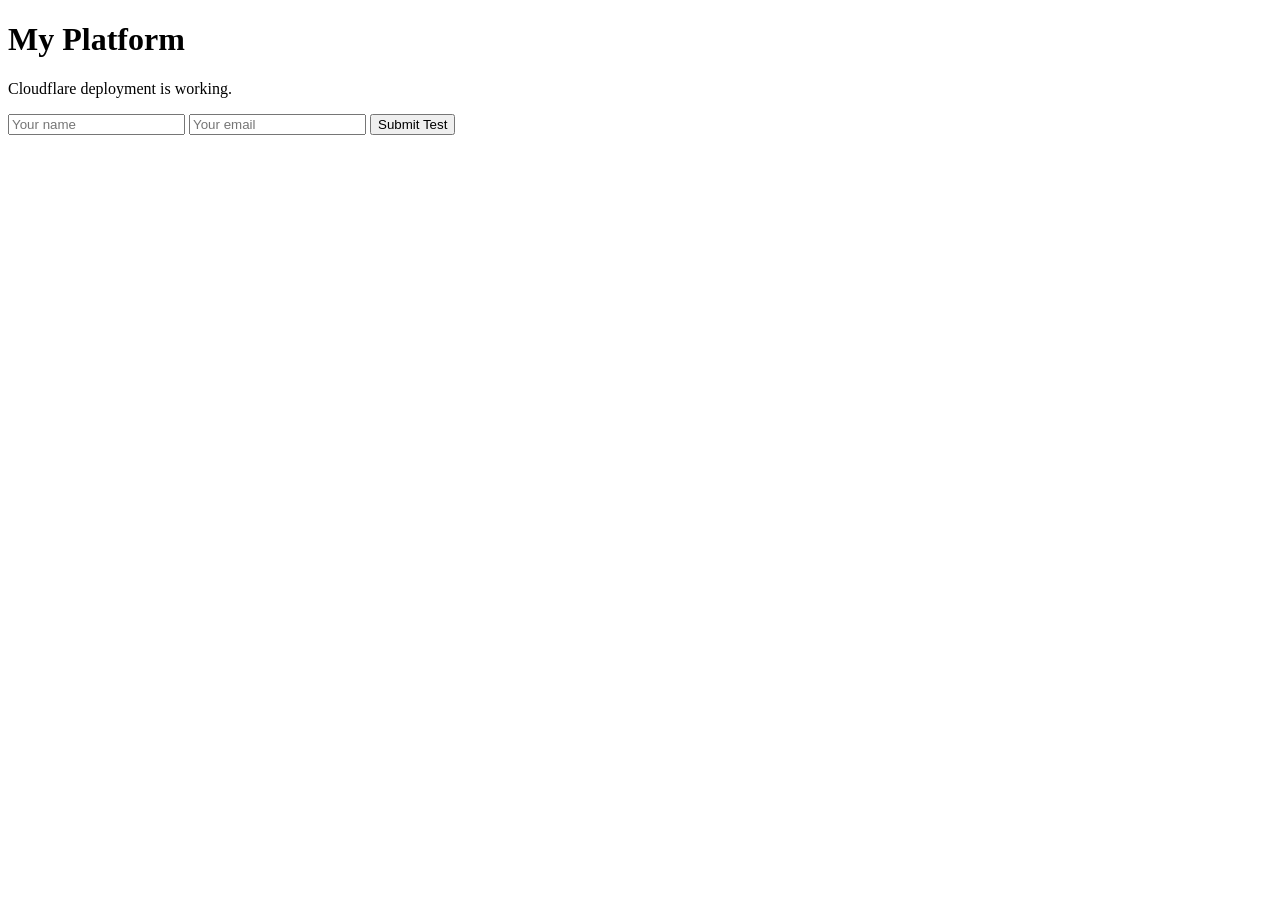
==== index.html @ 4d2866d9 "Add files via upload" ====
<!DOCTYPE html>
<html>
<head>
  <title>Platform Test</title>
  <link rel="stylesheet" href="style.css">
</head>

<body>
  <h1>My Platform</h1>

  <p>Cloudflare deployment is working.</p>

  <form id="testForm">
    <input
      type="text"
      id="name"
      placeholder="Your name"
      required
    >

    <input
      type="email"
      id="email"
      placeholder="Your email"
      required
    >

    <button type="submit">Submit Test</button>
  </form>

  <p id="message"></p>

  <script>
    document.getElementById("testForm").addEventListener("submit", function(e) {
      e.preventDefault();

      const name = document.getElementById("name").value;
      const email = document.getElementById("email").value;

      document.getElementById("message").textContent =
        `Received: ${name} (${email})`;
    });
  </script>
</body>
</html>
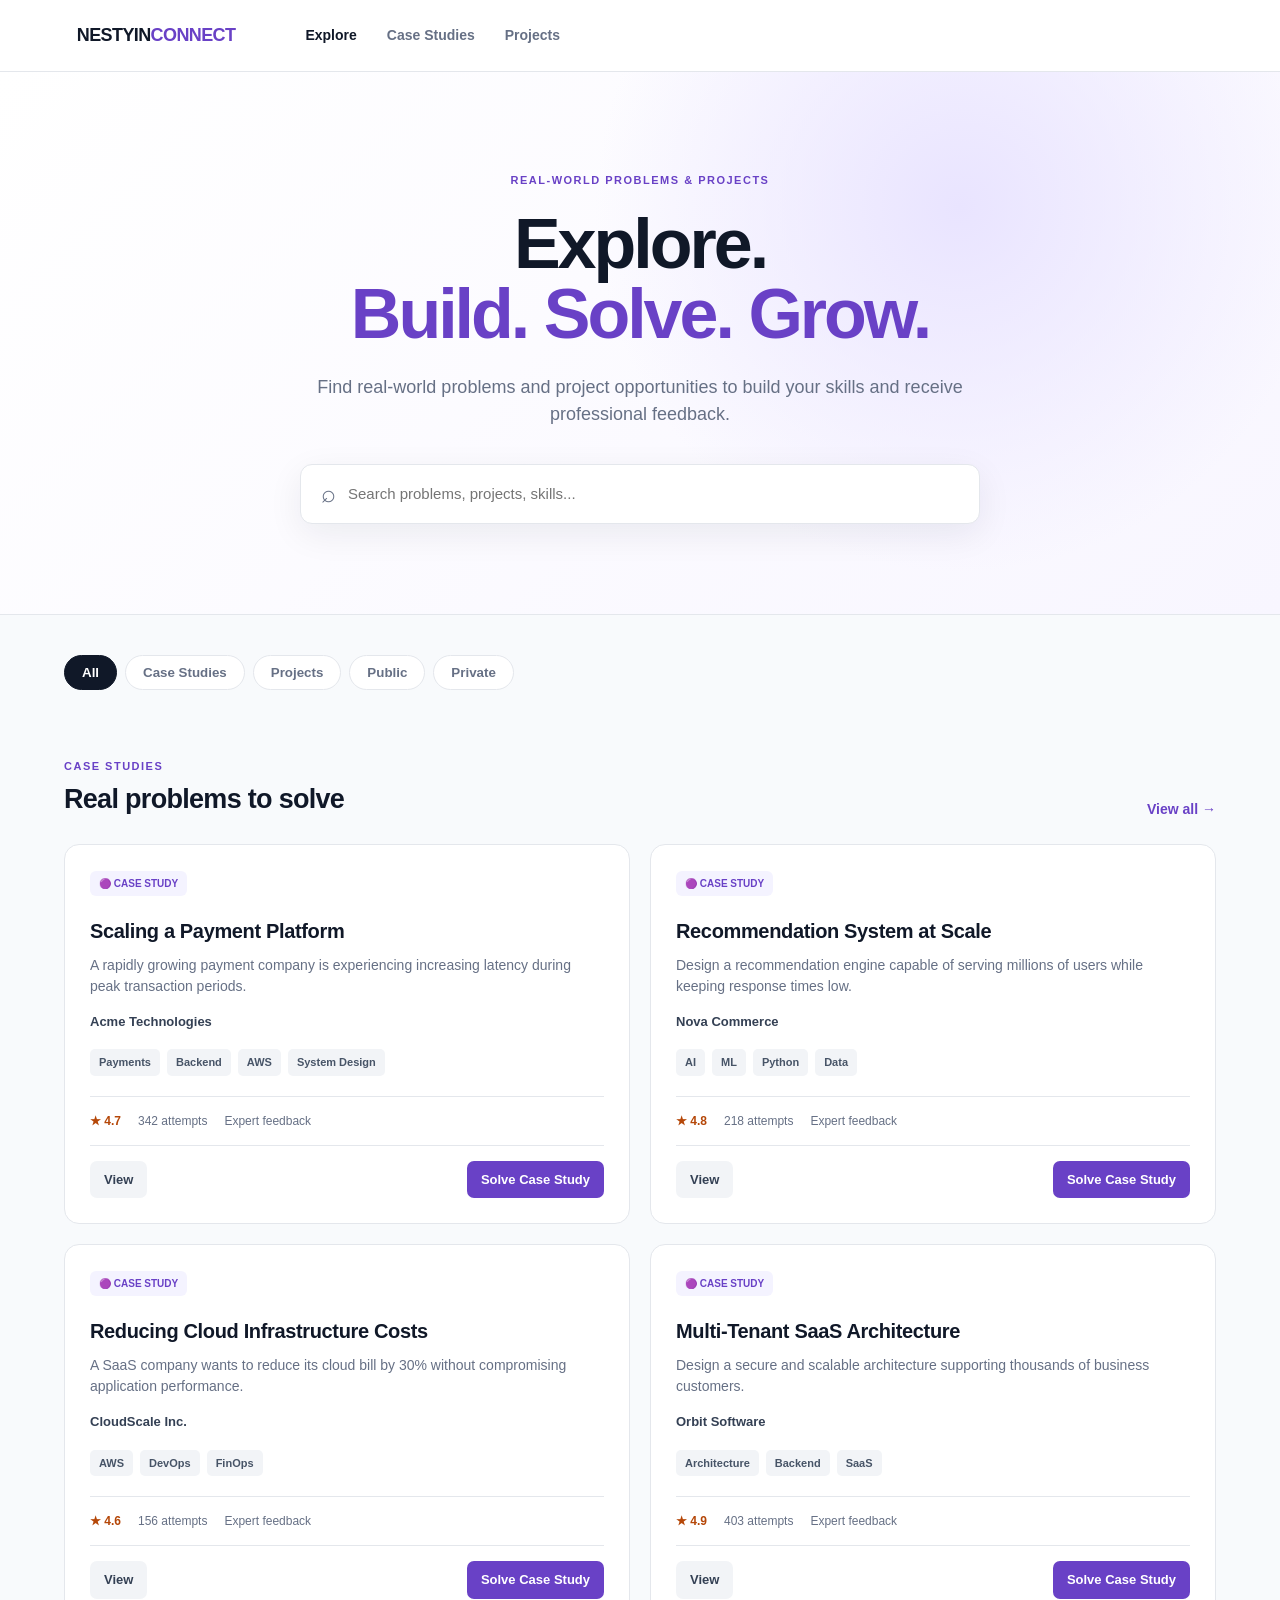
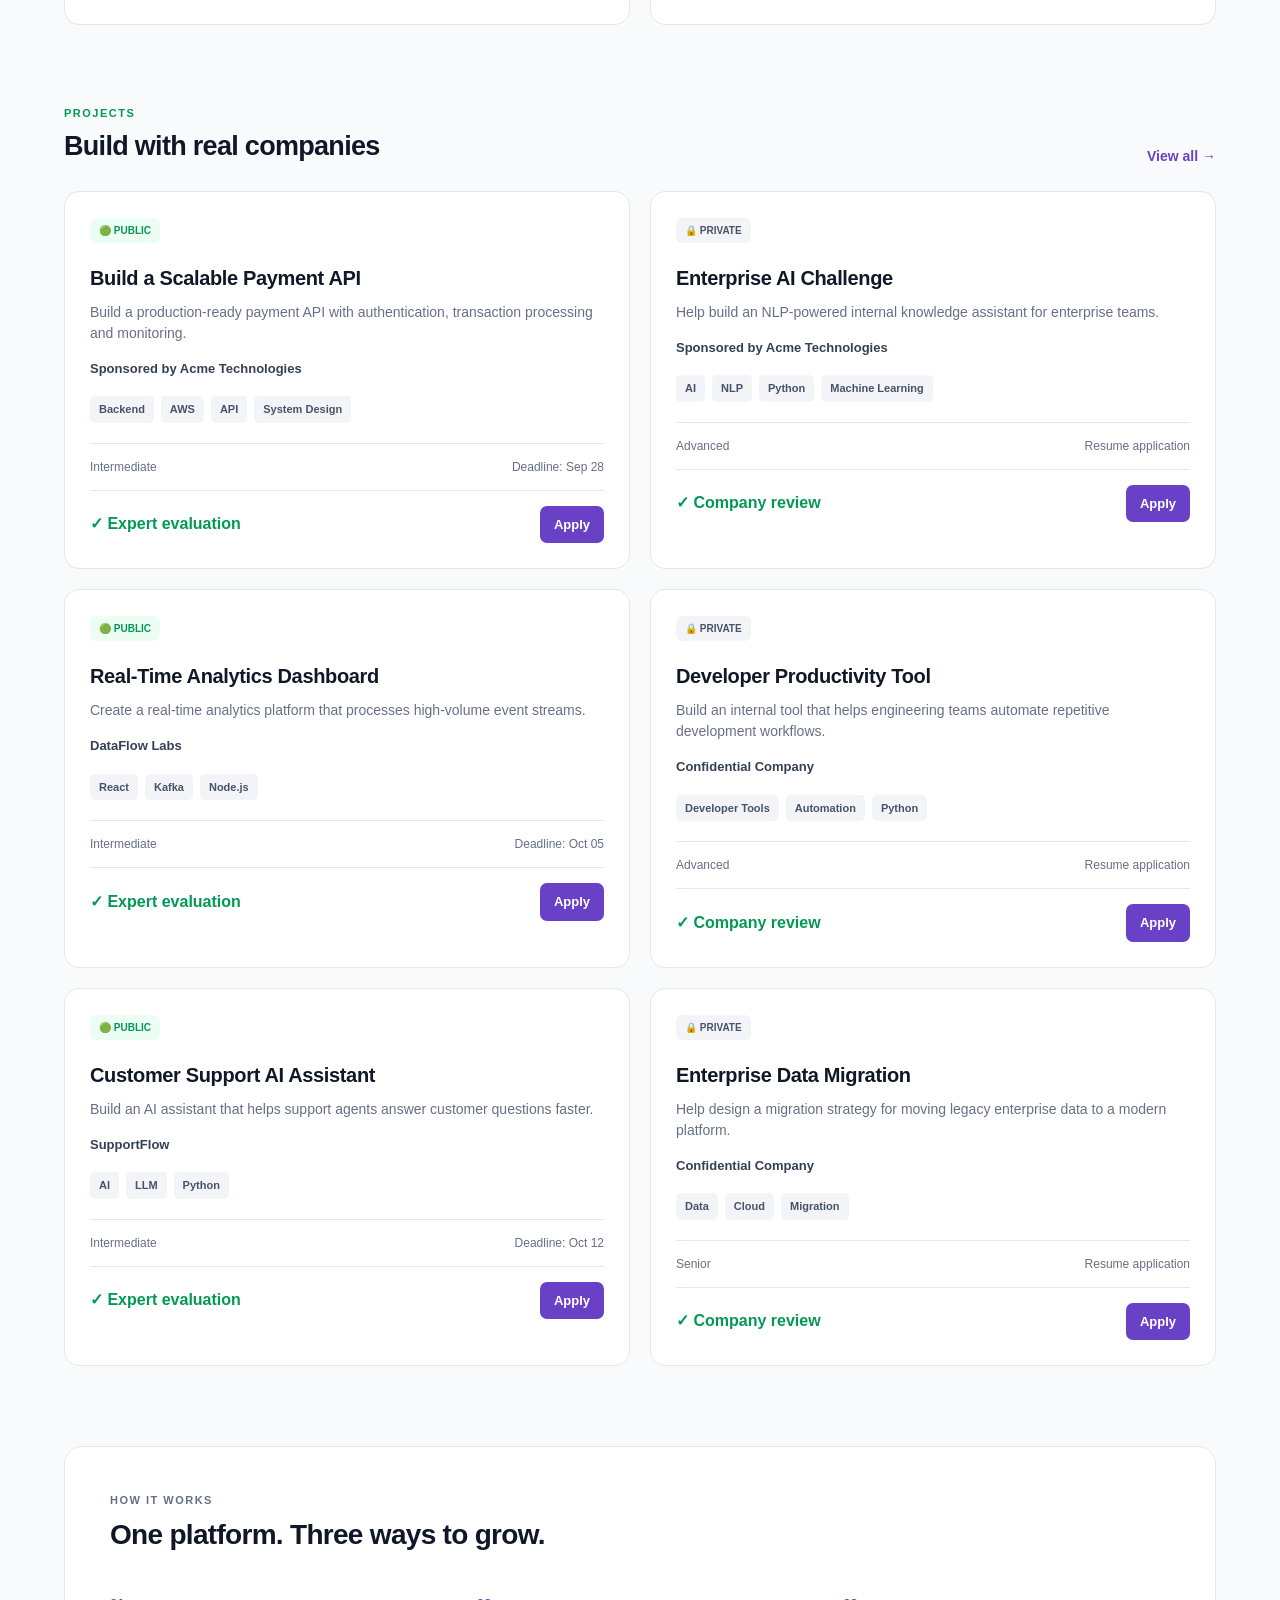
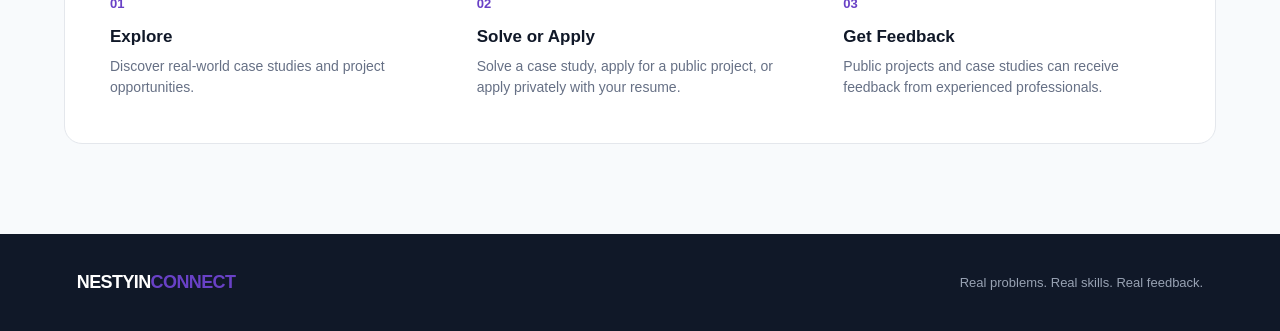
==== commit 1a7c26c9: "all" ====
--- a/index.html
+++ b/index.html
@@ -1,45 +1,1182 @@
 <!DOCTYPE html>
-<html>
+
+<html lang="en">
+
 <head>
-  <title>Platform Test</title>
-  <link rel="stylesheet" href="style.css">
+
+  <meta charset="UTF-8">
+
+  <meta
+    name="viewport"
+    content="width=device-width, initial-scale=1.0"
+  >
+
+  <title>
+    Nestyin Connect — Explore
+  </title>
+
+  <link
+    rel="stylesheet"
+    href="style.css"
+  >
+
 </head>
 
+
 <body>
-  <h1>My Platform</h1>
-
-  <p>Cloudflare deployment is working.</p>
-
-  <form id="testForm">
-    <input
-      type="text"
-      id="name"
-      placeholder="Your name"
-      required
+
+
+<header class="navbar">
+
+  <div class="logo">
+    NESTYIN<span>CONNECT</span>
+  </div>
+
+
+  <nav>
+
+    <a
+      href="index.html"
+      class="active"
     >
-
-    <input
-      type="email"
-      id="email"
-      placeholder="Your email"
-      required
+      Explore
+    </a>
+
+    <a href="#case-studies">
+      Case Studies
+    </a>
+
+    <a href="#projects">
+      Projects
+    </a>
+
+  </nav>
+
+</header>
+
+
+
+<main>
+
+
+<!-- HERO -->
+
+<section class="hero">
+
+  <div class="hero-content">
+
+    <div class="eyebrow">
+      REAL-WORLD PROBLEMS & PROJECTS
+    </div>
+
+
+    <h1>
+
+      Explore.<br>
+
+      <span>
+        Build. Solve. Grow.
+      </span>
+
+    </h1>
+
+
+    <p>
+
+      Find real-world problems and project
+      opportunities to build your skills
+      and receive professional feedback.
+
+    </p>
+
+
+    <div class="search-box">
+
+      <span>
+        ⌕
+      </span>
+
+      <input
+        id="searchInput"
+        type="text"
+        placeholder="Search problems, projects, skills..."
+      >
+
+    </div>
+
+  </div>
+
+</section>
+
+
+
+<section class="content">
+
+
+<!-- FILTERS -->
+
+<div class="filters">
+
+  <button
+    class="filter active"
+    data-filter="all"
+  >
+    All
+  </button>
+
+
+  <button
+    class="filter"
+    data-filter="case"
+  >
+    Case Studies
+  </button>
+
+
+  <button
+    class="filter"
+    data-filter="project"
+  >
+    Projects
+  </button>
+
+
+  <button
+    class="filter"
+    data-filter="public"
+  >
+    Public
+  </button>
+
+
+  <button
+    class="filter"
+    data-filter="private"
+  >
+    Private
+  </button>
+
+</div>
+
+
+
+<!-- CASE STUDIES -->
+
+<section
+  class="section"
+  id="case-studies"
+>
+
+  <div class="section-header">
+
+    <div>
+
+      <div class="section-label purple">
+        CASE STUDIES
+      </div>
+
+      <h2>
+        Real problems to solve
+      </h2>
+
+    </div>
+
+
+    <a href="#case-studies">
+      View all →
+    </a>
+
+  </div>
+
+
+
+  <div class="cards">
+
+
+    <!-- CASE 1 -->
+
+    <article
+      class="card searchable case-item"
     >
 
-    <button type="submit">Submit Test</button>
-  </form>
-
-  <p id="message"></p>
-
-  <script>
-    document.getElementById("testForm").addEventListener("submit", function(e) {
-      e.preventDefault();
-
-      const name = document.getElementById("name").value;
-      const email = document.getElementById("email").value;
-
-      document.getElementById("message").textContent =
-        `Received: ${name} (${email})`;
-    });
-  </script>
+      <div class="badge case">
+        🟣 CASE STUDY
+      </div>
+
+
+      <h3>
+        Scaling a Payment Platform
+      </h3>
+
+
+      <p>
+
+        A rapidly growing payment company is
+        experiencing increasing latency during
+        peak transaction periods.
+
+      </p>
+
+
+      <div class="company">
+        Acme Technologies
+      </div>
+
+
+      <div class="tags">
+
+        <span>
+          Payments
+        </span>
+
+        <span>
+          Backend
+        </span>
+
+        <span>
+          AWS
+        </span>
+
+        <span>
+          System Design
+        </span>
+
+      </div>
+
+
+      <div class="card-info">
+
+        <span>
+          ★ 4.7
+        </span>
+
+        <span>
+          342 attempts
+        </span>
+
+        <span>
+          Expert feedback
+        </span>
+
+      </div>
+
+
+      <div class="card-footer">
+
+        <a
+          href="case-study.html"
+          class="secondary"
+        >
+          View
+        </a>
+
+
+        <a
+          href="solve-case-study.html"
+          class="primary"
+        >
+          Solve Case Study
+        </a>
+
+      </div>
+
+    </article>
+
+
+
+    <!-- CASE 2 -->
+
+    <article
+      class="card searchable case-item"
+    >
+
+      <div class="badge case">
+        🟣 CASE STUDY
+      </div>
+
+
+      <h3>
+        Recommendation System at Scale
+      </h3>
+
+
+      <p>
+
+        Design a recommendation engine capable
+        of serving millions of users while
+        keeping response times low.
+
+      </p>
+
+
+      <div class="company">
+        Nova Commerce
+      </div>
+
+
+      <div class="tags">
+
+        <span>
+          AI
+        </span>
+
+        <span>
+          ML
+        </span>
+
+        <span>
+          Python
+        </span>
+
+        <span>
+          Data
+        </span>
+
+      </div>
+
+
+      <div class="card-info">
+
+        <span>
+          ★ 4.8
+        </span>
+
+        <span>
+          218 attempts
+        </span>
+
+        <span>
+          Expert feedback
+        </span>
+
+      </div>
+
+
+      <div class="card-footer">
+
+        <a
+          href="case-study.html"
+          class="secondary"
+        >
+          View
+        </a>
+
+
+        <a
+          href="solve-case-study.html"
+          class="primary"
+        >
+          Solve Case Study
+        </a>
+
+      </div>
+
+    </article>
+
+
+
+    <!-- CASE 3 -->
+
+    <article
+      class="card searchable case-item"
+    >
+
+      <div class="badge case">
+        🟣 CASE STUDY
+      </div>
+
+
+      <h3>
+        Reducing Cloud Infrastructure Costs
+      </h3>
+
+
+      <p>
+
+        A SaaS company wants to reduce its
+        cloud bill by 30% without compromising
+        application performance.
+
+      </p>
+
+
+      <div class="company">
+        CloudScale Inc.
+      </div>
+
+
+      <div class="tags">
+
+        <span>
+          AWS
+        </span>
+
+        <span>
+          DevOps
+        </span>
+
+        <span>
+          FinOps
+        </span>
+
+      </div>
+
+
+      <div class="card-info">
+
+        <span>
+          ★ 4.6
+        </span>
+
+        <span>
+          156 attempts
+        </span>
+
+        <span>
+          Expert feedback
+        </span>
+
+      </div>
+
+
+      <div class="card-footer">
+
+        <a
+          href="case-study.html"
+          class="secondary"
+        >
+          View
+        </a>
+
+
+        <a
+          href="solve-case-study.html"
+          class="primary"
+        >
+          Solve Case Study
+        </a>
+
+      </div>
+
+    </article>
+
+
+
+    <!-- CASE 4 -->
+
+    <article
+      class="card searchable case-item"
+    >
+
+      <div class="badge case">
+        🟣 CASE STUDY
+      </div>
+
+
+      <h3>
+        Multi-Tenant SaaS Architecture
+      </h3>
+
+
+      <p>
+
+        Design a secure and scalable architecture
+        supporting thousands of business customers.
+
+      </p>
+
+
+      <div class="company">
+        Orbit Software
+      </div>
+
+
+      <div class="tags">
+
+        <span>
+          Architecture
+        </span>
+
+        <span>
+          Backend
+        </span>
+
+        <span>
+          SaaS
+        </span>
+
+      </div>
+
+
+      <div class="card-info">
+
+        <span>
+          ★ 4.9
+        </span>
+
+        <span>
+          403 attempts
+        </span>
+
+        <span>
+          Expert feedback
+        </span>
+
+      </div>
+
+
+      <div class="card-footer">
+
+        <a
+          href="case-study.html"
+          class="secondary"
+        >
+          View
+        </a>
+
+
+        <a
+          href="solve-case-study.html"
+          class="primary"
+        >
+          Solve Case Study
+        </a>
+
+      </div>
+
+    </article>
+
+  </div>
+
+</section>
+
+
+
+<!-- PROJECTS -->
+
+<section
+  class="section"
+  id="projects"
+>
+
+  <div class="section-header">
+
+    <div>
+
+      <div class="section-label green">
+        PROJECTS
+      </div>
+
+      <h2>
+        Build with real companies
+      </h2>
+
+    </div>
+
+
+    <a href="#projects">
+      View all →
+    </a>
+
+  </div>
+
+
+
+  <div class="cards">
+
+
+    <!-- PUBLIC PROJECT -->
+
+    <article
+      class="card searchable project-item public-item"
+    >
+
+      <div class="badge public">
+        🟢 PUBLIC
+      </div>
+
+
+      <h3>
+        Build a Scalable Payment API
+      </h3>
+
+
+      <p>
+
+        Build a production-ready payment API
+        with authentication, transaction processing
+        and monitoring.
+
+      </p>
+
+
+      <div class="company">
+        Sponsored by Acme Technologies
+      </div>
+
+
+      <div class="tags">
+
+        <span>
+          Backend
+        </span>
+
+        <span>
+          AWS
+        </span>
+
+        <span>
+          API
+        </span>
+
+        <span>
+          System Design
+        </span>
+
+      </div>
+
+
+      <div class="project-meta">
+
+        <span>
+          Intermediate
+        </span>
+
+        <span>
+          Deadline: Sep 28
+        </span>
+
+      </div>
+
+
+      <div class="card-footer">
+
+        <span class="evaluation">
+          ✓ Expert evaluation
+        </span>
+
+
+        <a
+          href="public-project.html"
+          class="primary"
+        >
+          Apply
+        </a>
+
+      </div>
+
+    </article>
+
+
+
+    <!-- PRIVATE PROJECT -->
+
+    <article
+      class="card searchable project-item private-item"
+    >
+
+      <div class="badge private">
+        🔒 PRIVATE
+      </div>
+
+
+      <h3>
+        Enterprise AI Challenge
+      </h3>
+
+
+      <p>
+
+        Help build an NLP-powered internal
+        knowledge assistant for enterprise teams.
+
+      </p>
+
+
+      <div class="company">
+        Sponsored by Acme Technologies
+      </div>
+
+
+      <div class="tags">
+
+        <span>
+          AI
+        </span>
+
+        <span>
+          NLP
+        </span>
+
+        <span>
+          Python
+        </span>
+
+        <span>
+          Machine Learning
+        </span>
+
+      </div>
+
+
+      <div class="project-meta">
+
+        <span>
+          Advanced
+        </span>
+
+        <span>
+          Resume application
+        </span>
+
+      </div>
+
+
+      <div class="card-footer">
+
+        <span class="evaluation">
+          ✓ Company review
+        </span>
+
+
+        <a
+          href="private-project.html"
+          class="primary"
+        >
+          Apply
+        </a>
+
+      </div>
+
+    </article>
+
+
+
+    <!-- PUBLIC PROJECT -->
+
+    <article
+      class="card searchable project-item public-item"
+    >
+
+      <div class="badge public">
+        🟢 PUBLIC
+      </div>
+
+
+      <h3>
+        Real-Time Analytics Dashboard
+      </h3>
+
+
+      <p>
+
+        Create a real-time analytics platform
+        that processes high-volume event streams.
+
+      </p>
+
+
+      <div class="company">
+        DataFlow Labs
+      </div>
+
+
+      <div class="tags">
+
+        <span>
+          React
+        </span>
+
+        <span>
+          Kafka
+        </span>
+
+        <span>
+          Node.js
+        </span>
+
+      </div>
+
+
+      <div class="project-meta">
+
+        <span>
+          Intermediate
+        </span>
+
+        <span>
+          Deadline: Oct 05
+        </span>
+
+      </div>
+
+
+      <div class="card-footer">
+
+        <span class="evaluation">
+          ✓ Expert evaluation
+        </span>
+
+
+        <a
+          href="public-project.html"
+          class="primary"
+        >
+          Apply
+        </a>
+
+      </div>
+
+    </article>
+
+
+
+    <!-- PRIVATE PROJECT -->
+
+    <article
+      class="card searchable project-item private-item"
+    >
+
+      <div class="badge private">
+        🔒 PRIVATE
+      </div>
+
+
+      <h3>
+        Developer Productivity Tool
+      </h3>
+
+
+      <p>
+
+        Build an internal tool that helps
+        engineering teams automate repetitive
+        development workflows.
+
+      </p>
+
+
+      <div class="company">
+        Confidential Company
+      </div>
+
+
+      <div class="tags">
+
+        <span>
+          Developer Tools
+        </span>
+
+        <span>
+          Automation
+        </span>
+
+        <span>
+          Python
+        </span>
+
+      </div>
+
+
+      <div class="project-meta">
+
+        <span>
+          Advanced
+        </span>
+
+        <span>
+          Resume application
+        </span>
+
+      </div>
+
+
+      <div class="card-footer">
+
+        <span class="evaluation">
+          ✓ Company review
+        </span>
+
+
+        <a
+          href="private-project.html"
+          class="primary"
+        >
+          Apply
+        </a>
+
+      </div>
+
+    </article>
+
+
+
+    <!-- PUBLIC PROJECT -->
+
+    <article
+      class="card searchable project-item public-item"
+    >
+
+      <div class="badge public">
+        🟢 PUBLIC
+      </div>
+
+
+      <h3>
+        Customer Support AI Assistant
+      </h3>
+
+
+      <p>
+
+        Build an AI assistant that helps
+        support agents answer customer questions faster.
+
+      </p>
+
+
+      <div class="company">
+        SupportFlow
+      </div>
+
+
+      <div class="tags">
+
+        <span>
+          AI
+        </span>
+
+        <span>
+          LLM
+        </span>
+
+        <span>
+          Python
+        </span>
+
+      </div>
+
+
+      <div class="project-meta">
+
+        <span>
+          Intermediate
+        </span>
+
+        <span>
+          Deadline: Oct 12
+        </span>
+
+      </div>
+
+
+      <div class="card-footer">
+
+        <span class="evaluation">
+          ✓ Expert evaluation
+        </span>
+
+
+        <a
+          href="public-project.html"
+          class="primary"
+        >
+          Apply
+        </a>
+
+      </div>
+
+    </article>
+
+
+
+    <!-- PRIVATE PROJECT -->
+
+    <article
+      class="card searchable project-item private-item"
+    >
+
+      <div class="badge private">
+        🔒 PRIVATE
+      </div>
+
+
+      <h3>
+        Enterprise Data Migration
+      </h3>
+
+
+      <p>
+
+        Help design a migration strategy for
+        moving legacy enterprise data to a modern platform.
+
+      </p>
+
+
+      <div class="company">
+        Confidential Company
+      </div>
+
+
+      <div class="tags">
+
+        <span>
+          Data
+        </span>
+
+        <span>
+          Cloud
+        </span>
+
+        <span>
+          Migration
+        </span>
+
+      </div>
+
+
+      <div class="project-meta">
+
+        <span>
+          Senior
+        </span>
+
+        <span>
+          Resume application
+        </span>
+
+      </div>
+
+
+      <div class="card-footer">
+
+        <span class="evaluation">
+          ✓ Company review
+        </span>
+
+
+        <a
+          href="private-project.html"
+          class="primary"
+        >
+          Apply
+        </a>
+
+      </div>
+
+    </article>
+
+  </div>
+
+</section>
+
+
+
+<!-- HOW IT WORKS -->
+
+<section class="how">
+
+  <div class="section-label">
+    HOW IT WORKS
+  </div>
+
+
+  <h2>
+    One platform. Three ways to grow.
+  </h2>
+
+
+  <div class="steps">
+
+
+    <div class="step">
+
+      <span>
+        01
+      </span>
+
+      <h3>
+        Explore
+      </h3>
+
+      <p>
+
+        Discover real-world case studies
+        and project opportunities.
+
+      </p>
+
+    </div>
+
+
+    <div class="step">
+
+      <span>
+        02
+      </span>
+
+      <h3>
+        Solve or Apply
+      </h3>
+
+      <p>
+
+        Solve a case study, apply for a public
+        project, or apply privately with your resume.
+
+      </p>
+
+    </div>
+
+
+    <div class="step">
+
+      <span>
+        03
+      </span>
+
+      <h3>
+        Get Feedback
+      </h3>
+
+      <p>
+
+        Public projects and case studies can
+        receive feedback from experienced professionals.
+
+      </p>
+
+    </div>
+
+  </div>
+
+</section>
+
+
+</section>
+
+</main>
+
+
+
+<footer>
+
+  <div class="logo">
+    NESTYIN<span>CONNECT</span>
+  </div>
+
+
+  <p>
+    Real problems. Real skills. Real feedback.
+  </p>
+
+</footer>
+
+
+
+<script src="app.js"></script>
+
 </body>
+
 </html>
--- a/style.css
+++ b/style.css
@@ -0,0 +1,869 @@
+* {
+  box-sizing: border-box;
+  margin: 0;
+  padding: 0;
+}
+
+
+:root {
+
+  --background: #f8fafc;
+
+  --white: #ffffff;
+
+  --text: #101828;
+
+  --muted: #667085;
+
+  --border: #e4e7ec;
+
+  --purple: #6941c6;
+
+  --purple-light: #f4f3ff;
+
+  --green: #039855;
+
+  --green-light: #ecfdf3;
+
+  --private: #475467;
+
+  --private-light: #f2f4f7;
+
+}
+
+
+html {
+  scroll-behavior: smooth;
+}
+
+
+body {
+
+  font-family:
+    Inter,
+    -apple-system,
+    BlinkMacSystemFont,
+    "Segoe UI",
+    sans-serif;
+
+  background: var(--background);
+
+  color: var(--text);
+
+  line-height: 1.5;
+
+}
+
+
+
+/* NAVBAR */
+
+.navbar {
+
+  height: 72px;
+
+  padding: 0 6%;
+
+  display: flex;
+
+  align-items: center;
+
+  gap: 70px;
+
+  background: rgba(255, 255, 255, .96);
+
+  border-bottom: 1px solid var(--border);
+
+  position: sticky;
+
+  top: 0;
+
+  z-index: 20;
+
+  backdrop-filter: blur(10px);
+
+}
+
+
+.logo {
+
+  font-size: 18px;
+
+  font-weight: 850;
+
+  letter-spacing: -.6px;
+
+  white-space: nowrap;
+
+}
+
+
+.logo span {
+  color: var(--purple);
+}
+
+
+nav {
+
+  display: flex;
+
+  gap: 30px;
+
+}
+
+
+nav a {
+
+  text-decoration: none;
+
+  color: var(--muted);
+
+  font-size: 14px;
+
+  font-weight: 600;
+
+}
+
+
+nav a:hover,
+nav a.active {
+
+  color: var(--text);
+
+}
+
+
+
+/* HERO */
+
+.hero {
+
+  padding: 95px 20px 90px;
+
+  background:
+
+    radial-gradient(
+      circle at 75% 25%,
+      #e9e4ff 0,
+      transparent 35%
+    ),
+
+    linear-gradient(
+      135deg,
+      #ffffff,
+      #f8f6ff
+    );
+
+  border-bottom: 1px solid var(--border);
+
+}
+
+
+.hero-content {
+
+  max-width: 850px;
+
+  margin: auto;
+
+  text-align: center;
+
+}
+
+
+.eyebrow {
+
+  display: inline-block;
+
+  color: var(--purple);
+
+  font-size: 11px;
+
+  font-weight: 800;
+
+  letter-spacing: 1.5px;
+
+  margin-bottom: 20px;
+
+}
+
+
+.hero h1 {
+
+  font-size: clamp(42px, 6vw, 70px);
+
+  line-height: 1;
+
+  letter-spacing: -3px;
+
+  margin-bottom: 25px;
+
+}
+
+
+.hero h1 span {
+  color: var(--purple);
+}
+
+
+.hero p {
+
+  max-width: 650px;
+
+  margin: auto;
+
+  color: var(--muted);
+
+  font-size: 18px;
+
+}
+
+
+
+/* SEARCH */
+
+.search-box {
+
+  max-width: 680px;
+
+  height: 60px;
+
+  margin: 36px auto 0;
+
+  padding: 0 20px;
+
+  display: flex;
+
+  align-items: center;
+
+  gap: 12px;
+
+  background: white;
+
+  border: 1px solid var(--border);
+
+  border-radius: 12px;
+
+  box-shadow:
+    0 10px 35px rgba(16, 24, 40, .07);
+
+}
+
+
+.search-box span {
+
+  font-size: 25px;
+
+  color: #667085;
+
+}
+
+
+.search-box input {
+
+  width: 100%;
+
+  border: 0;
+
+  outline: 0;
+
+  background: transparent;
+
+  font-size: 15px;
+
+}
+
+
+
+/* CONTENT */
+
+.content {
+
+  max-width: 1200px;
+
+  margin: auto;
+
+  padding: 40px 24px 90px;
+
+}
+
+
+
+/* FILTERS */
+
+.filters {
+
+  display: flex;
+
+  gap: 8px;
+
+  margin-bottom: 65px;
+
+  overflow-x: auto;
+
+  padding-bottom: 3px;
+
+}
+
+
+.filter {
+
+  border: 1px solid var(--border);
+
+  background: white;
+
+  color: var(--muted);
+
+  padding: 9px 17px;
+
+  border-radius: 30px;
+
+  font-weight: 650;
+
+  cursor: pointer;
+
+  white-space: nowrap;
+
+}
+
+
+.filter.active {
+
+  background: #101828;
+
+  color: white;
+
+  border-color: #101828;
+
+}
+
+
+
+/* SECTIONS */
+
+.section {
+
+  margin-bottom: 80px;
+
+}
+
+
+.section-header {
+
+  display: flex;
+
+  justify-content: space-between;
+
+  align-items: flex-end;
+
+  margin-bottom: 24px;
+
+}
+
+
+.section-header h2 {
+
+  font-size: 27px;
+
+  letter-spacing: -.7px;
+
+}
+
+
+.section-header a {
+
+  color: var(--purple);
+
+  font-size: 14px;
+
+  font-weight: 700;
+
+  text-decoration: none;
+
+}
+
+
+.section-label {
+
+  color: #667085;
+
+  font-size: 11px;
+
+  font-weight: 850;
+
+  letter-spacing: 1.5px;
+
+  margin-bottom: 5px;
+
+}
+
+
+.section-label.purple {
+  color: var(--purple);
+}
+
+
+.section-label.green {
+  color: var(--green);
+}
+
+
+
+/* CARDS */
+
+.cards {
+
+  display: grid;
+
+  grid-template-columns:
+    repeat(2, minmax(0, 1fr));
+
+  gap: 20px;
+
+}
+
+
+.card {
+
+  background: white;
+
+  border: 1px solid var(--border);
+
+  border-radius: 15px;
+
+  padding: 25px;
+
+  transition:
+    transform .2s,
+    box-shadow .2s;
+
+}
+
+
+.card:hover {
+
+  transform: translateY(-3px);
+
+  box-shadow:
+    0 14px 40px rgba(16, 24, 40, .08);
+
+}
+
+
+.badge {
+
+  display: inline-flex;
+
+  align-items: center;
+
+  border-radius: 6px;
+
+  padding: 5px 9px;
+
+  margin-bottom: 20px;
+
+  font-size: 10px;
+
+  font-weight: 850;
+
+}
+
+
+.badge.case {
+
+  color: var(--purple);
+
+  background: var(--purple-light);
+
+}
+
+
+.badge.public {
+
+  color: var(--green);
+
+  background: var(--green-light);
+
+}
+
+
+.badge.private {
+
+  color: var(--private);
+
+  background: var(--private-light);
+
+}
+
+
+.card h3 {
+
+  font-size: 20px;
+
+  letter-spacing: -.35px;
+
+  margin-bottom: 9px;
+
+}
+
+
+.card p {
+
+  color: var(--muted);
+
+  font-size: 14px;
+
+  margin-bottom: 15px;
+
+}
+
+
+.company {
+
+  color: #344054;
+
+  font-size: 13px;
+
+  font-weight: 700;
+
+  margin-bottom: 18px;
+
+}
+
+
+
+/* TAGS */
+
+.tags {
+
+  display: flex;
+
+  flex-wrap: wrap;
+
+  gap: 7px;
+
+  margin-bottom: 20px;
+
+}
+
+
+.tags span {
+
+  padding: 5px 9px;
+
+  background: #f2f4f7;
+
+  border-radius: 5px;
+
+  color: #475467;
+
+  font-size: 11px;
+
+  font-weight: 600;
+
+}
+
+
+
+/* INFO */
+
+.card-info {
+
+  display: flex;
+
+  gap: 17px;
+
+  padding: 15px 0;
+
+  border-top: 1px solid var(--border);
+
+  color: var(--muted);
+
+  font-size: 12px;
+
+}
+
+
+.card-info span:first-child {
+
+  color: #b54708;
+
+  font-weight: 750;
+
+}
+
+
+.project-meta {
+
+  display: flex;
+
+  justify-content: space-between;
+
+  padding: 14px 0;
+
+  border-top: 1px solid var(--border);
+
+  color: var(--muted);
+
+  font-size: 12px;
+
+}
+
+
+
+/* FOOTER */
+
+.card-footer {
+
+  display: flex;
+
+  justify-content: space-between;
+
+  align-items: center;
+
+  padding-top: 15px;
+
+  border-top: 1px solid var(--border);
+
+}
+
+
+.card-footer a {
+
+  display: inline-block;
+
+  border-radius: 7px;
+
+  padding: 9px 14px;
+
+  font-weight: 700;
+
+  font-size: 13px;
+
+  text-decoration: none;
+
+}
+
+
+.primary {
+
+  color: white;
+
+  background: var(--purple);
+
+}
+
+
+.primary:hover {
+
+  background: #53389e;
+
+}
+
+
+.secondary {
+
+  color: #344054;
+
+  background: #f2f4f7;
+
+  margin-right: 7px;
+
+}
+
+
+.evaluation {
+
+  color: var(--green);
+
+  font-weight: 650;
+
+}
+
+
+
+/* HOW IT WORKS */
+
+.how {
+
+  padding: 45px;
+
+  background: white;
+
+  border: 1px solid var(--border);
+
+  border-radius: 18px;
+
+}
+
+
+.how h2 {
+
+  font-size: 28px;
+
+  letter-spacing: -.7px;
+
+  margin-bottom: 35px;
+
+}
+
+
+.steps {
+
+  display: grid;
+
+  grid-template-columns:
+    repeat(3, 1fr);
+
+  gap: 40px;
+
+}
+
+
+.step span {
+
+  color: var(--purple);
+
+  font-size: 13px;
+
+  font-weight: 850;
+
+}
+
+
+.step h3 {
+
+  margin: 9px 0 7px;
+
+  font-size: 17px;
+
+}
+
+
+.step p {
+
+  color: var(--muted);
+
+  font-size: 14px;
+
+}
+
+
+
+/* FOOTER */
+
+footer {
+
+  padding: 35px 6%;
+
+  display: flex;
+
+  justify-content: space-between;
+
+  align-items: center;
+
+  background: #101828;
+
+  color: white;
+
+}
+
+
+footer p {
+
+  color: #98a2b3;
+
+  font-size: 13px;
+
+}
+
+
+
+/* MOBILE */
+
+@media (max-width: 800px) {
+
+  .navbar {
+
+    padding: 0 20px;
+
+    gap: 25px;
+
+  }
+
+
+  nav {
+
+    gap: 16px;
+
+  }
+
+
+  nav a {
+
+    font-size: 12px;
+
+  }
+
+
+  .hero {
+
+    padding: 70px 20px;
+
+  }
+
+
+  .hero h1 {
+
+    font-size: 45px;
+
+    letter-spacing: -2px;
+
+  }
+
+
+  .content {
+
+    padding: 30px 18px 70px;
+
+  }
+
+
+  .cards {
+
+    grid-template-columns: 1fr;
+
+  }
+
+
+  .steps {
+
+    grid-template-columns: 1fr;
+
+  }
+
+
+  .how {
+
+    padding: 30px 22px;
+
+  }
+
+
+  .section-header a {
+
+    display: none;
+
+  }
+
+
+  footer {
+
+    flex-direction: column;
+
+    align-items: flex-start;
+
+    gap: 10px;
+
+  }
+
+}
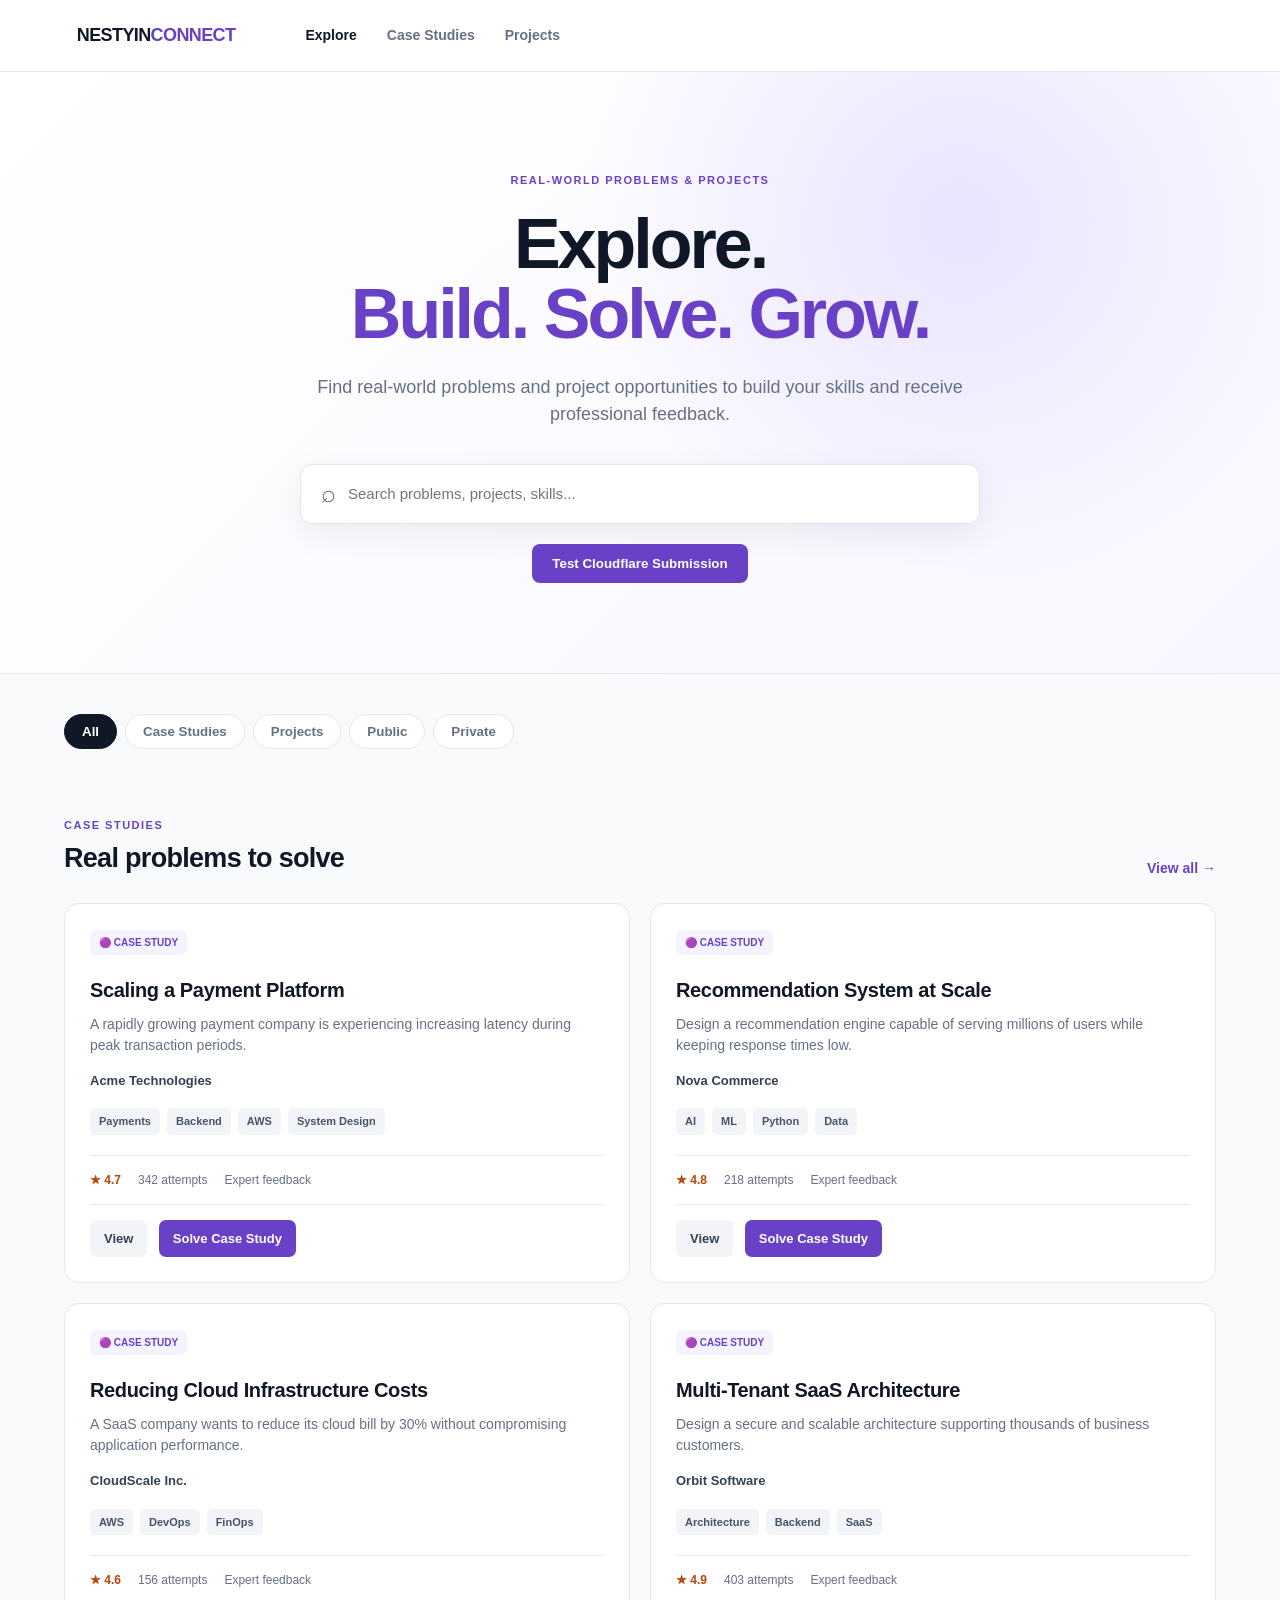
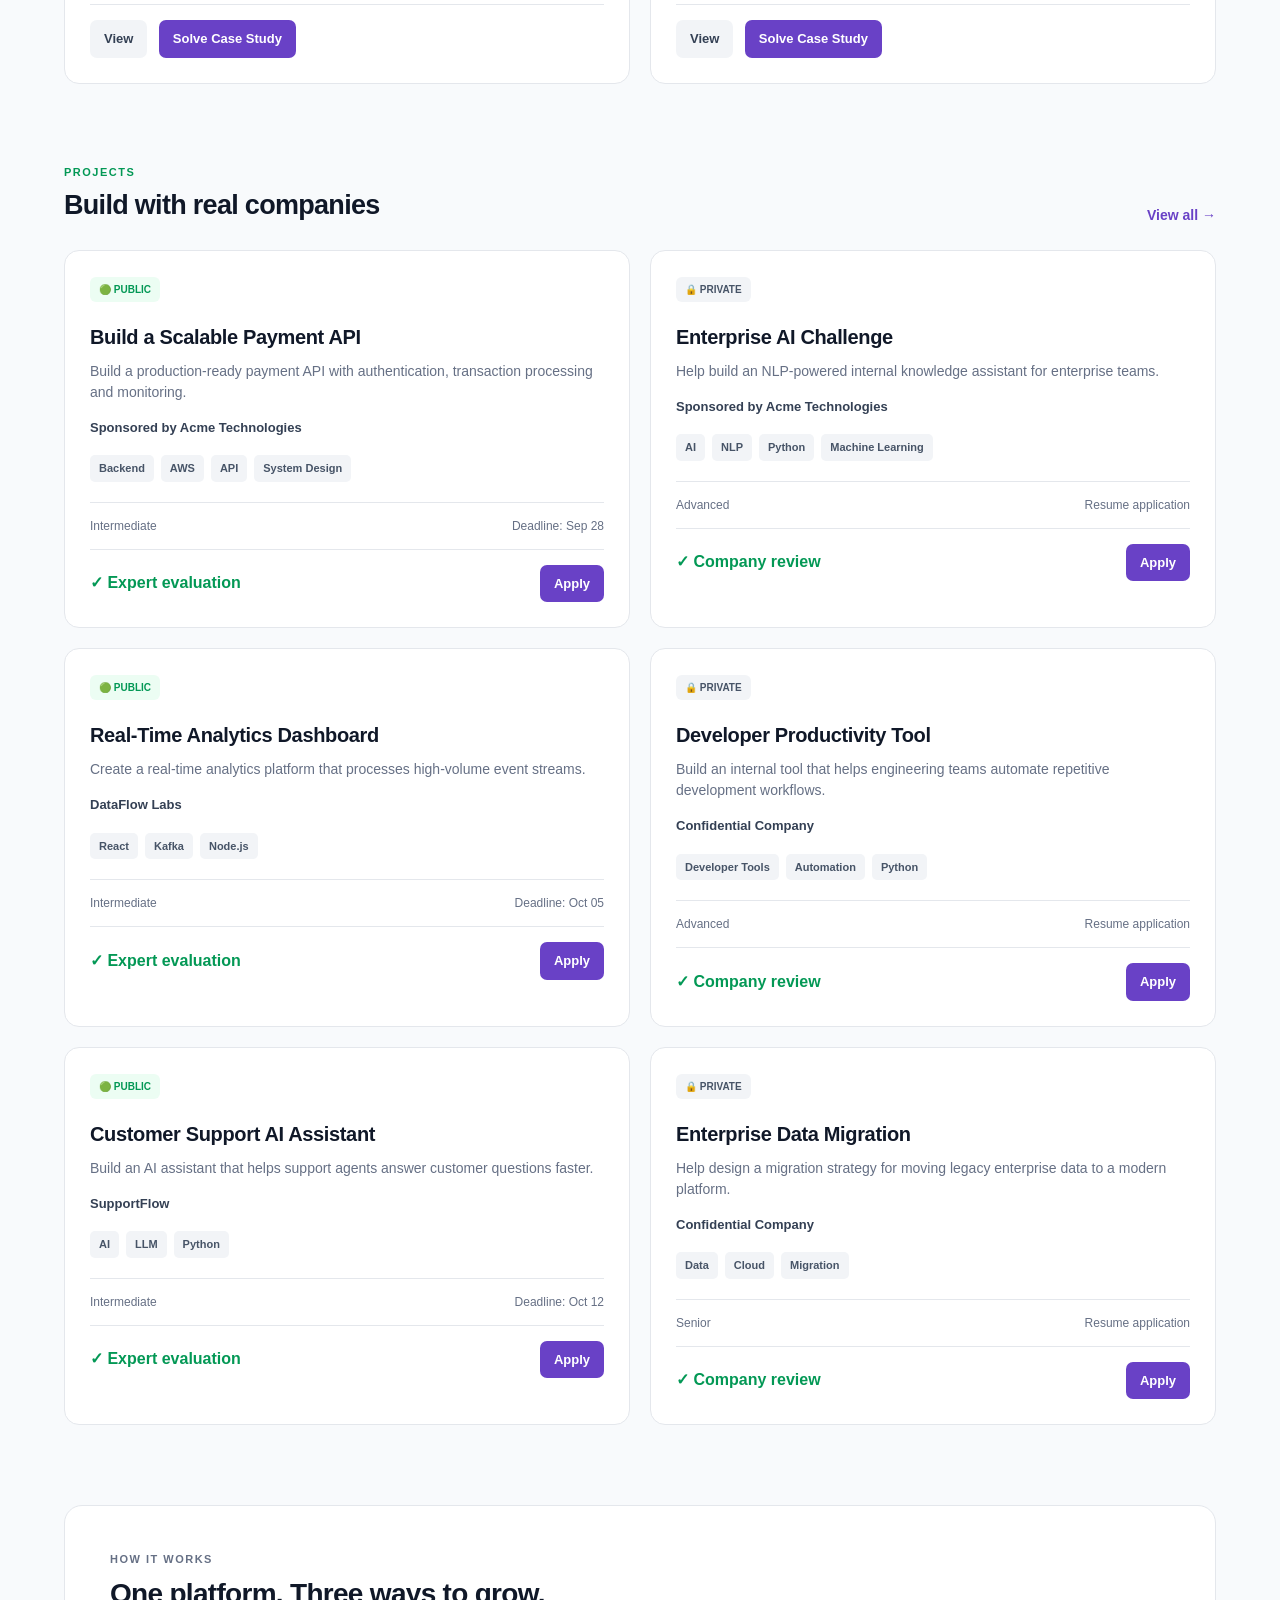
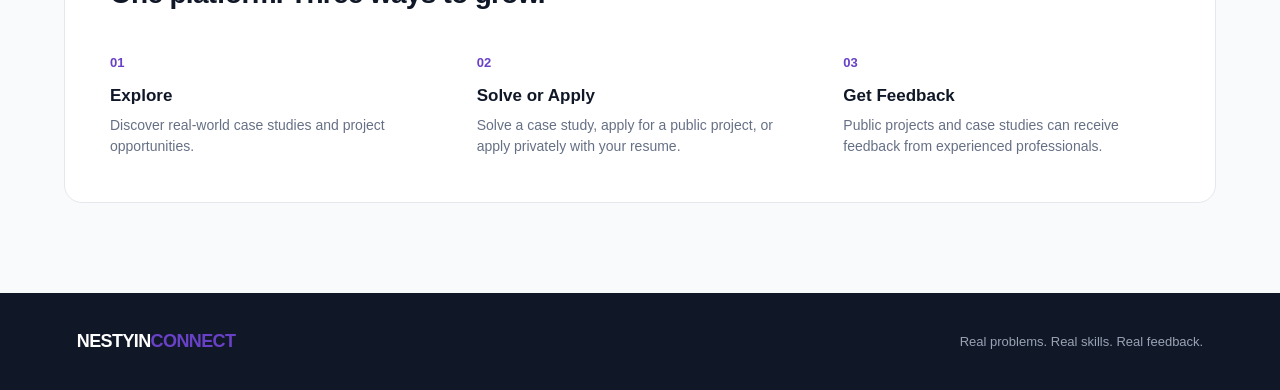
==== commit b83c5dd6: "all" ====
--- a/index.html
+++ b/index.html
@@ -1,9 +1,7 @@
 <!DOCTYPE html>
-
 <html lang="en">
 
 <head>
-
   <meta charset="UTF-8">
 
   <meta
@@ -11,15 +9,9 @@
     content="width=device-width, initial-scale=1.0"
   >
 
-  <title>
-    Nestyin Connect — Explore
-  </title>
-
-  <link
-    rel="stylesheet"
-    href="style.css"
-  >
-
+  <title>Nestyin Connect — Explore</title>
+
+  <link rel="stylesheet" href="style.css">
 </head>
 
 
@@ -31,7 +23,6 @@
   <div class="logo">
     NESTYIN<span>CONNECT</span>
   </div>
-
 
   <nav>
 
@@ -71,30 +62,21 @@
 
 
     <h1>
-
       Explore.<br>
-
-      <span>
-        Build. Solve. Grow.
-      </span>
-
+      <span>Build. Solve. Grow.</span>
     </h1>
 
 
     <p>
-
       Find real-world problems and project
       opportunities to build your skills
       and receive professional feedback.
-
     </p>
 
 
     <div class="search-box">
 
-      <span>
-        ⌕
-      </span>
+      <span>⌕</span>
 
       <input
         id="searchInput"
@@ -103,6 +85,25 @@
       >
 
     </div>
+
+
+    <!-- TEMPORARY WORKER TEST BUTTON -->
+
+    <button
+      onclick="testWorker()"
+      style="
+        margin-top:20px;
+        padding:12px 20px;
+        border:0;
+        border-radius:8px;
+        background:#6941c6;
+        color:white;
+        font-weight:700;
+        cursor:pointer;
+      "
+    >
+      Test Cloudflare Submission
+    </button>
 
   </div>
 
@@ -193,7 +194,7 @@
   <div class="cards">
 
 
-    <!-- CASE 1 -->
+    <!-- CASE STUDY 1 -->
 
     <article
       class="card searchable case-item"
@@ -210,11 +211,9 @@
 
 
       <p>
-
         A rapidly growing payment company is
         experiencing increasing latency during
         peak transaction periods.
-
       </p>
 
 
@@ -225,58 +224,44 @@
 
       <div class="tags">
 
-        <span>
-          Payments
-        </span>
-
-        <span>
-          Backend
-        </span>
-
-        <span>
-          AWS
-        </span>
-
-        <span>
-          System Design
-        </span>
+        <span>Payments</span>
+        <span>Backend</span>
+        <span>AWS</span>
+        <span>System Design</span>
 
       </div>
 
 
       <div class="card-info">
 
-        <span>
-          ★ 4.7
-        </span>
-
-        <span>
-          342 attempts
-        </span>
-
-        <span>
-          Expert feedback
-        </span>
+        <span>★ 4.7</span>
+
+        <span>342 attempts</span>
+
+        <span>Expert feedback</span>
 
       </div>
 
 
       <div class="card-footer">
 
-        <a
-          href="case-study.html"
-          class="secondary"
-        >
-          View
-        </a>
-
-
-        <a
-          href="solve-case-study.html"
-          class="primary"
-        >
-          Solve Case Study
-        </a>
+        <div>
+
+          <a
+            href="case-study.html"
+            class="secondary"
+          >
+            View
+          </a>
+
+          <a
+            href="solve-case-study.html"
+            class="primary"
+          >
+            Solve Case Study
+          </a>
+
+        </div>
 
       </div>
 
@@ -284,7 +269,7 @@
 
 
 
-    <!-- CASE 2 -->
+    <!-- CASE STUDY 2 -->
 
     <article
       class="card searchable case-item"
@@ -301,11 +286,9 @@
 
 
       <p>
-
         Design a recommendation engine capable
         of serving millions of users while
         keeping response times low.
-
       </p>
 
 
@@ -316,58 +299,44 @@
 
       <div class="tags">
 
-        <span>
-          AI
-        </span>
-
-        <span>
-          ML
-        </span>
-
-        <span>
-          Python
-        </span>
-
-        <span>
-          Data
-        </span>
+        <span>AI</span>
+        <span>ML</span>
+        <span>Python</span>
+        <span>Data</span>
 
       </div>
 
 
       <div class="card-info">
 
-        <span>
-          ★ 4.8
-        </span>
-
-        <span>
-          218 attempts
-        </span>
-
-        <span>
-          Expert feedback
-        </span>
+        <span>★ 4.8</span>
+
+        <span>218 attempts</span>
+
+        <span>Expert feedback</span>
 
       </div>
 
 
       <div class="card-footer">
 
-        <a
-          href="case-study.html"
-          class="secondary"
-        >
-          View
-        </a>
-
-
-        <a
-          href="solve-case-study.html"
-          class="primary"
-        >
-          Solve Case Study
-        </a>
+        <div>
+
+          <a
+            href="case-study.html"
+            class="secondary"
+          >
+            View
+          </a>
+
+          <a
+            href="solve-case-study.html"
+            class="primary"
+          >
+            Solve Case Study
+          </a>
+
+        </div>
 
       </div>
 
@@ -375,7 +344,7 @@
 
 
 
-    <!-- CASE 3 -->
+    <!-- CASE STUDY 3 -->
 
     <article
       class="card searchable case-item"
@@ -392,11 +361,9 @@
 
 
       <p>
-
         A SaaS company wants to reduce its
         cloud bill by 30% without compromising
         application performance.
-
       </p>
 
 
@@ -407,54 +374,43 @@
 
       <div class="tags">
 
-        <span>
-          AWS
-        </span>
-
-        <span>
-          DevOps
-        </span>
-
-        <span>
-          FinOps
-        </span>
+        <span>AWS</span>
+        <span>DevOps</span>
+        <span>FinOps</span>
 
       </div>
 
 
       <div class="card-info">
 
-        <span>
-          ★ 4.6
-        </span>
-
-        <span>
-          156 attempts
-        </span>
-
-        <span>
-          Expert feedback
-        </span>
+        <span>★ 4.6</span>
+
+        <span>156 attempts</span>
+
+        <span>Expert feedback</span>
 
       </div>
 
 
       <div class="card-footer">
 
-        <a
-          href="case-study.html"
-          class="secondary"
-        >
-          View
-        </a>
-
-
-        <a
-          href="solve-case-study.html"
-          class="primary"
-        >
-          Solve Case Study
-        </a>
+        <div>
+
+          <a
+            href="case-study.html"
+            class="secondary"
+          >
+            View
+          </a>
+
+          <a
+            href="solve-case-study.html"
+            class="primary"
+          >
+            Solve Case Study
+          </a>
+
+        </div>
 
       </div>
 
@@ -462,7 +418,7 @@
 
 
 
-    <!-- CASE 4 -->
+    <!-- CASE STUDY 4 -->
 
     <article
       class="card searchable case-item"
@@ -479,10 +435,8 @@
 
 
       <p>
-
         Design a secure and scalable architecture
         supporting thousands of business customers.
-
       </p>
 
 
@@ -493,54 +447,43 @@
 
       <div class="tags">
 
-        <span>
-          Architecture
-        </span>
-
-        <span>
-          Backend
-        </span>
-
-        <span>
-          SaaS
-        </span>
+        <span>Architecture</span>
+        <span>Backend</span>
+        <span>SaaS</span>
 
       </div>
 
 
       <div class="card-info">
 
-        <span>
-          ★ 4.9
-        </span>
-
-        <span>
-          403 attempts
-        </span>
-
-        <span>
-          Expert feedback
-        </span>
+        <span>★ 4.9</span>
+
+        <span>403 attempts</span>
+
+        <span>Expert feedback</span>
 
       </div>
 
 
       <div class="card-footer">
 
-        <a
-          href="case-study.html"
-          class="secondary"
-        >
-          View
-        </a>
-
-
-        <a
-          href="solve-case-study.html"
-          class="primary"
-        >
-          Solve Case Study
-        </a>
+        <div>
+
+          <a
+            href="case-study.html"
+            class="secondary"
+          >
+            View
+          </a>
+
+          <a
+            href="solve-case-study.html"
+            class="primary"
+          >
+            Solve Case Study
+          </a>
+
+        </div>
 
       </div>
 
@@ -585,7 +528,7 @@
   <div class="cards">
 
 
-    <!-- PUBLIC PROJECT -->
+    <!-- PUBLIC PROJECT 1 -->
 
     <article
       class="card searchable project-item public-item"
@@ -602,11 +545,9 @@
 
 
       <p>
-
         Build a production-ready payment API
         with authentication, transaction processing
         and monitoring.
-
       </p>
 
 
@@ -617,34 +558,19 @@
 
       <div class="tags">
 
-        <span>
-          Backend
-        </span>
-
-        <span>
-          AWS
-        </span>
-
-        <span>
-          API
-        </span>
-
-        <span>
-          System Design
-        </span>
+        <span>Backend</span>
+        <span>AWS</span>
+        <span>API</span>
+        <span>System Design</span>
 
       </div>
 
 
       <div class="project-meta">
 
-        <span>
-          Intermediate
-        </span>
-
-        <span>
-          Deadline: Sep 28
-        </span>
+        <span>Intermediate</span>
+
+        <span>Deadline: Sep 28</span>
 
       </div>
 
@@ -669,7 +595,7 @@
 
 
 
-    <!-- PRIVATE PROJECT -->
+    <!-- PRIVATE PROJECT 1 -->
 
     <article
       class="card searchable project-item private-item"
@@ -686,10 +612,8 @@
 
 
       <p>
-
         Help build an NLP-powered internal
         knowledge assistant for enterprise teams.
-
       </p>
 
 
@@ -700,34 +624,19 @@
 
       <div class="tags">
 
-        <span>
-          AI
-        </span>
-
-        <span>
-          NLP
-        </span>
-
-        <span>
-          Python
-        </span>
-
-        <span>
-          Machine Learning
-        </span>
+        <span>AI</span>
+        <span>NLP</span>
+        <span>Python</span>
+        <span>Machine Learning</span>
 
       </div>
 
 
       <div class="project-meta">
 
-        <span>
-          Advanced
-        </span>
-
-        <span>
-          Resume application
-        </span>
+        <span>Advanced</span>
+
+        <span>Resume application</span>
 
       </div>
 
@@ -752,7 +661,7 @@
 
 
 
-    <!-- PUBLIC PROJECT -->
+    <!-- PUBLIC PROJECT 2 -->
 
     <article
       class="card searchable project-item public-item"
@@ -769,10 +678,8 @@
 
 
       <p>
-
         Create a real-time analytics platform
         that processes high-volume event streams.
-
       </p>
 
 
@@ -783,30 +690,18 @@
 
       <div class="tags">
 
-        <span>
-          React
-        </span>
-
-        <span>
-          Kafka
-        </span>
-
-        <span>
-          Node.js
-        </span>
+        <span>React</span>
+        <span>Kafka</span>
+        <span>Node.js</span>
 
       </div>
 
 
       <div class="project-meta">
 
-        <span>
-          Intermediate
-        </span>
-
-        <span>
-          Deadline: Oct 05
-        </span>
+        <span>Intermediate</span>
+
+        <span>Deadline: Oct 05</span>
 
       </div>
 
@@ -831,7 +726,7 @@
 
 
 
-    <!-- PRIVATE PROJECT -->
+    <!-- PRIVATE PROJECT 2 -->
 
     <article
       class="card searchable project-item private-item"
@@ -848,11 +743,9 @@
 
 
       <p>
-
         Build an internal tool that helps
         engineering teams automate repetitive
         development workflows.
-
       </p>
 
 
@@ -863,30 +756,18 @@
 
       <div class="tags">
 
-        <span>
-          Developer Tools
-        </span>
-
-        <span>
-          Automation
-        </span>
-
-        <span>
-          Python
-        </span>
+        <span>Developer Tools</span>
+        <span>Automation</span>
+        <span>Python</span>
 
       </div>
 
 
       <div class="project-meta">
 
-        <span>
-          Advanced
-        </span>
-
-        <span>
-          Resume application
-        </span>
+        <span>Advanced</span>
+
+        <span>Resume application</span>
 
       </div>
 
@@ -911,7 +792,7 @@
 
 
 
-    <!-- PUBLIC PROJECT -->
+    <!-- PUBLIC PROJECT 3 -->
 
     <article
       class="card searchable project-item public-item"
@@ -928,10 +809,8 @@
 
 
       <p>
-
         Build an AI assistant that helps
         support agents answer customer questions faster.
-
       </p>
 
 
@@ -942,30 +821,18 @@
 
       <div class="tags">
 
-        <span>
-          AI
-        </span>
-
-        <span>
-          LLM
-        </span>
-
-        <span>
-          Python
-        </span>
+        <span>AI</span>
+        <span>LLM</span>
+        <span>Python</span>
 
       </div>
 
 
       <div class="project-meta">
 
-        <span>
-          Intermediate
-        </span>
-
-        <span>
-          Deadline: Oct 12
-        </span>
+        <span>Intermediate</span>
+
+        <span>Deadline: Oct 12</span>
 
       </div>
 
@@ -990,7 +857,7 @@
 
 
 
-    <!-- PRIVATE PROJECT -->
+    <!-- PRIVATE PROJECT 3 -->
 
     <article
       class="card searchable project-item private-item"
@@ -1007,10 +874,8 @@
 
 
       <p>
-
         Help design a migration strategy for
         moving legacy enterprise data to a modern platform.
-
       </p>
 
 
@@ -1021,30 +886,18 @@
 
       <div class="tags">
 
-        <span>
-          Data
-        </span>
-
-        <span>
-          Cloud
-        </span>
-
-        <span>
-          Migration
-        </span>
+        <span>Data</span>
+        <span>Cloud</span>
+        <span>Migration</span>
 
       </div>
 
 
       <div class="project-meta">
 
-        <span>
-          Senior
-        </span>
-
-        <span>
-          Resume application
-        </span>
+        <span>Senior</span>
+
+        <span>Resume application</span>
 
       </div>
 
@@ -1092,19 +945,15 @@
 
     <div class="step">
 
-      <span>
-        01
-      </span>
+      <span>01</span>
 
       <h3>
         Explore
       </h3>
 
       <p>
-
         Discover real-world case studies
         and project opportunities.
-
       </p>
 
     </div>
@@ -1112,19 +961,15 @@
 
     <div class="step">
 
-      <span>
-        02
-      </span>
+      <span>02</span>
 
       <h3>
         Solve or Apply
       </h3>
 
       <p>
-
         Solve a case study, apply for a public
         project, or apply privately with your resume.
-
       </p>
 
     </div>
@@ -1132,19 +977,15 @@
 
     <div class="step">
 
-      <span>
-        03
-      </span>
+      <span>03</span>
 
       <h3>
         Get Feedback
       </h3>
 
       <p>
-
         Public projects and case studies can
         receive feedback from experienced professionals.
-
       </p>
 
     </div>
@@ -1177,6 +1018,108 @@
 
 <script src="app.js"></script>
 
+
+<script>
+
+/*
+ * TEMPORARY CLOUDFLARE WORKER TEST
+ *
+ * This sends fake submission data to your Worker.
+ */
+
+async function testWorker() {
+
+  const button = event.target;
+
+  button.disabled = true;
+
+  button.innerText = "Testing...";
+
+
+  const testData = {
+
+    name: "Test User",
+
+    email: "test@example.com",
+
+    experience: "5 years",
+
+    resume:
+      "https://drive.google.com/test",
+
+    solution:
+      "https://1drv.ms/test"
+
+  };
+
+
+  try {
+
+    const response = await fetch(
+      "https://test.nestyinconnect.workers.dev",
+      {
+        method: "POST",
+
+        headers: {
+          "Content-Type": "application/json"
+        },
+
+        body: JSON.stringify(testData)
+      }
+    );
+
+
+    const result =
+      await response.json();
+
+
+    console.log(
+      "Cloudflare Worker response:",
+      result
+    );
+
+
+    if (result.success) {
+
+      alert(
+        "SUCCESS!\n\n" +
+        "Cloudflare Worker received the test submission."
+      );
+
+    } else {
+
+      alert(
+        "Worker returned an error.\n\n" +
+        JSON.stringify(result, null, 2)
+      );
+
+    }
+
+
+  } catch (error) {
+
+    console.error(error);
+
+
+    alert(
+      "ERROR\n\n" +
+      "Could not connect to the Cloudflare Worker.\n\n" +
+      error.message
+    );
+
+  }
+
+
+  button.disabled = false;
+
+  button.innerText =
+    "Test Cloudflare Submission";
+
+}
+
+</script>
+
+
 </body>
 
 </html>
